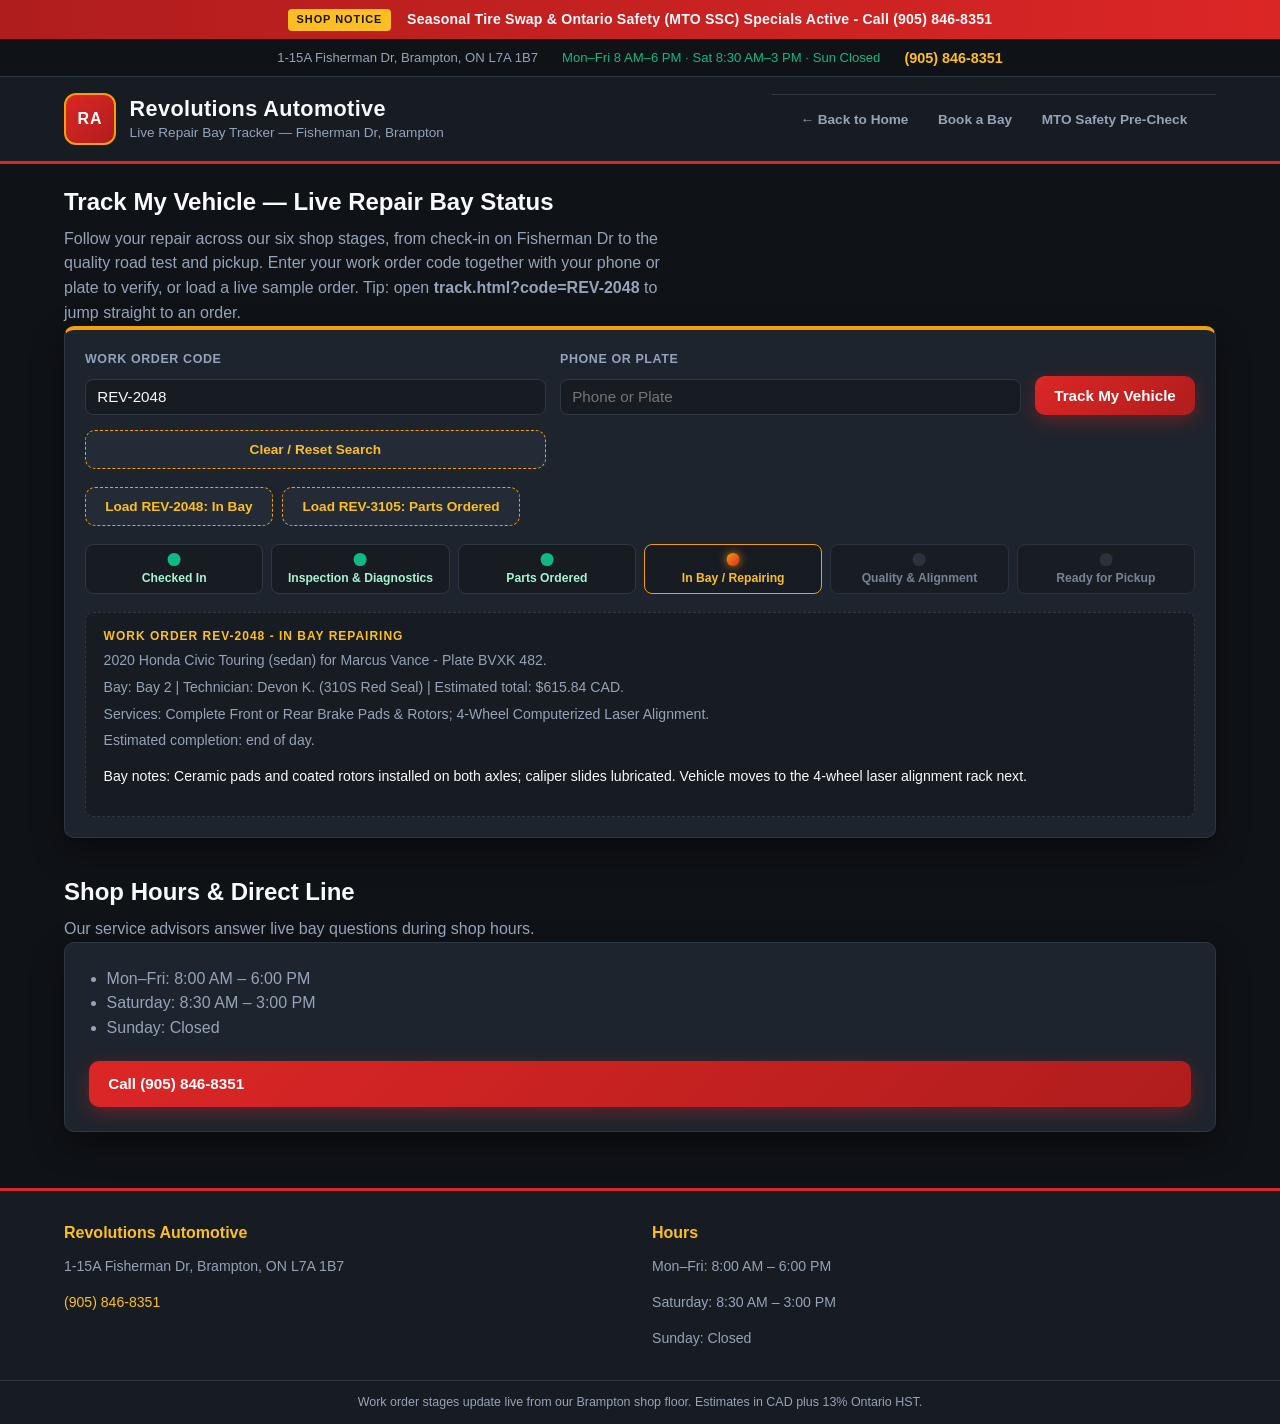
==== track.html @ 75ae4d5c "feat: extract MTO safety and bay tracker to dedicated pages, add clear buttons and audio toast feedb" ====
<!DOCTYPE html>
<html lang="en">
<head>
  <meta charset="UTF-8">
  <meta name="viewport" content="width=device-width, initial-scale=1.0">
  <title>Live Repair Bay Tracker | Revolutions Automotive, Brampton ON</title>
  <meta name="description" content="Track your vehicle's live repair bay status at Revolutions Automotive, 1-15A Fisherman Dr, Brampton, ON. Enter your work order code to follow all six shop stages in real time. Call (905) 846-8351.">
  <link rel="stylesheet" href="styles.css">
</head>
<body>

  <div id="announcement-banner" class="announcement-banner" role="region" aria-label="Shop announcement">
    <span class="banner-flag">Shop Notice</span>
    <span id="announcement-banner-text">Brampton Drivers: Book Winter Tire Changeovers &amp; MTO Safety Inspections Early!</span>
  </div>

  <header class="site-header">
    <div class="utility-bar">
      <span id="shop-address-header" class="utility-item">1-15A Fisherman Dr, Brampton, ON L7A 1B7</span>
      <span id="shop-hours-badge" class="utility-item utility-hours">Mon&ndash;Fri 8 AM&ndash;6 PM &middot; Sat 8:30 AM&ndash;3 PM &middot; Sun Closed</span>
      <a id="shop-phone-header" class="utility-item utility-phone" href="tel:+19058468351">(905) 846-8351</a>
    </div>
    <div class="masthead">
      <div class="brand-block">
        <div class="brand-mark">RA</div>
        <div class="brand-text">
          <h1 class="brand-name">Revolutions Automotive</h1>
          <p class="brand-tagline">Live Repair Bay Tracker &mdash; Fisherman Dr, Brampton</p>
        </div>
      </div>
      <nav class="quick-nav" aria-label="Tracker page navigation">
        <a href="index.html">&larr; Back to Home</a>
        <a href="index.html#booking-section">Book a Bay</a>
        <a href="safety.html">MTO Safety Pre-Check</a>
      </nav>
    </div>
  </header>

  <main class="page-main">
    <section class="section" id="bay-tracker-section">
      <header class="section-head">
        <h2>Track My Vehicle &mdash; Live Repair Bay Status</h2>
        <p>Follow your repair across our six shop stages, from check-in on Fisherman Dr to the quality road test and pickup. Enter your work order code together with your phone or plate to verify, or load a live sample order. Tip: open <strong>track.html?code=REV-2048</strong> to jump straight to an order.</p>
      </header>
      <div class="tracker-panel">
        <div class="tracker-form">
          <div class="tracker-field">
            <label for="tracker-input-code">Work Order Code</label>
            <input id="tracker-input-code" type="text" placeholder="REV-2048" autocomplete="off">
          </div>
          <div class="tracker-field">
            <label for="tracker-input-phone">Phone or Plate</label>
            <input id="tracker-input-phone" type="text" placeholder="Phone or Plate" autocomplete="off">
          </div>
          <button id="btn-track-vehicle" type="button" class="btn btn-primary btn-track">Track My Vehicle</button>
          <button id="btn-track-clear" type="button" class="btn btn-sample-alt btn-track-clear">Clear / Reset Search</button>
        </div>
        <div class="tracker-samples">
          <button id="btn-track-sample-1" type="button" class="btn btn-sample-alt">Load REV-2048: In Bay</button>
          <button id="btn-track-sample-2" type="button" class="btn btn-sample-alt">Load REV-3105: Parts Ordered</button>
        </div>
        <div id="tracker-feedback" class="tracker-feedback" aria-live="polite"></div>
        <ol id="tracker-status-timeline" class="tracker-status-timeline" aria-label="Repair progress stages">
          <li class="tl-step">Checked In</li>
          <li class="tl-step">Inspection &amp; Diagnostics</li>
          <li class="tl-step">Parts Ordered</li>
          <li class="tl-step">In Bay / Repairing</li>
          <li class="tl-step">Quality &amp; Alignment</li>
          <li class="tl-step">Ready for Pickup</li>
        </ol>
        <div id="tracker-technician-notes" class="tracker-technician-notes" aria-live="polite"></div>
      </div>
    </section>

    <section class="section" id="tracker-shop-info">
      <header class="section-head">
        <h2>Shop Hours &amp; Direct Line</h2>
        <p>Our service advisors answer live bay questions during shop hours.</p>
      </header>
      <div class="tracker-shop-card">
        <ul>
          <li>Mon&ndash;Fri: 8:00 AM &ndash; 6:00 PM</li>
          <li>Saturday: 8:30 AM &ndash; 3:00 PM</li>
          <li>Sunday: Closed</li>
        </ul>
        <a class="btn btn-primary" href="tel:+19058468351">Call (905) 846-8351</a>
      </div>
    </section>
  </main>

  <footer class="site-footer">
    <div class="footer-inner">
      <div>
        <h4>Revolutions Automotive</h4>
        <p>1-15A Fisherman Dr, Brampton, ON L7A 1B7</p>
        <p><a href="tel:+19058468351">(905) 846-8351</a></p>
      </div>
      <div>
        <h4>Hours</h4>
        <p>Mon&ndash;Fri: 8:00 AM &ndash; 6:00 PM</p>
        <p>Saturday: 8:30 AM &ndash; 3:00 PM</p>
        <p>Sunday: Closed</p>
      </div>
    </div>
    <p class="footer-legal">Work order stages update live from our Brampton shop floor. Estimates in CAD plus 13% Ontario HST.</p>
  </footer>

  <script src="revolutions_engine.js"></script>
  <script src="app.js"></script>
</body>
</html>
---- styles.css ----
/* ==========================================================================
   Revolutions Automotive - Midas-inspired industrial UI
   Palette: deep charcoal/slate base, crimson #DC2626, warm gold #F59E0B
   ========================================================================== */

:root {
  --bg-900: #0f1217;
  --bg-800: #171b22;
  --surface: #1e242d;
  --surface-2: #232b36;
  --border: #2e3744;
  --text-primary: #f8fafc;
  --text-muted: #94a3b8;
  --crimson: #dc2626;
  --crimson-dark: #b01d1d;
  --gold: #f59e0b;
  --gold-bright: #fbbf24;
  --emerald: #10b981;
  --radius: 10px;
  --shadow: 0 12px 32px rgba(0, 0, 0, 0.45);
  --font: "Segoe UI", Roboto, "Helvetica Neue", Arial, sans-serif;
}

* { box-sizing: border-box; }

html { scroll-behavior: smooth; }

body {
  margin: 0;
  font-family: var(--font);
  background: var(--bg-900);
  color: var(--text-primary);
  line-height: 1.55;
}

img { max-width: 100%; display: block; }

a { color: var(--gold-bright); text-decoration: none; }
a:hover { text-decoration: underline; }

h1, h2, h3, h4 { line-height: 1.2; margin: 0 0 0.4em; }

/* ------------------------------------------------------------------ */
/* Header                                                                */
/* ------------------------------------------------------------------ */

.site-header {
  background: var(--bg-800);
  border-bottom: 3px solid var(--crimson);
}

.utility-bar {
  display: flex;
  flex-wrap: wrap;
  gap: 0.75rem 1.5rem;
  justify-content: center;
  align-items: center;
  padding: 0.45rem 1.25rem;
  font-size: 0.82rem;
  color: var(--text-muted);
  background: var(--bg-900);
  border-bottom: 1px solid var(--border);
}

.utility-phone {
  color: var(--gold-bright);
  font-weight: 700;
  font-size: 0.9rem;
}

.utility-hours {
  color: var(--emerald);
}

.masthead {
  display: flex;
  flex-wrap: wrap;
  gap: 1rem;
  align-items: center;
  justify-content: space-between;
  padding: 1rem 1.5rem;
  max-width: 1200px;
  margin: 0 auto;
}

.brand-block { display: flex; align-items: center; gap: 0.85rem; }

.brand-mark {
  width: 52px;
  height: 52px;
  display: grid;
  place-items: center;
  border-radius: 12px;
  background: linear-gradient(135deg, var(--crimson), var(--crimson-dark));
  border: 2px solid var(--gold);
  font-weight: 800;
  letter-spacing: 1px;
  color: #fff;
}

.brand-name { font-size: 1.35rem; margin: 0; letter-spacing: 0.4px; }

.brand-tagline { margin: 0; color: var(--text-muted); font-size: 0.85rem; }

.btn {
  font-family: var(--font);
  font-size: 0.95rem;
  font-weight: 700;
  border: none;
  border-radius: var(--radius);
  padding: 0.7rem 1.2rem;
  cursor: pointer;
  transition: transform 0.12s ease, box-shadow 0.12s ease, background 0.12s ease;
}

.btn:hover { transform: translateY(-1px); text-decoration: none; }

.btn-sample {
  background: linear-gradient(135deg, var(--gold), var(--gold-bright));
  color: #201500;
  box-shadow: 0 6px 18px rgba(245, 158, 11, 0.35);
}

.btn-primary {
  background: linear-gradient(135deg, var(--crimson), var(--crimson-dark));
  color: #fff;
  width: 100%;
  box-shadow: 0 6px 18px rgba(220, 38, 38, 0.35);
}

.quick-nav {
  display: flex;
  flex-wrap: wrap;
  gap: 0.25rem;
  justify-content: center;
  padding: 0.5rem 1rem;
  border-top: 1px solid var(--border);
}

.quick-nav a {
  color: var(--text-muted);
  font-size: 0.85rem;
  font-weight: 600;
  padding: 0.35rem 0.8rem;
  border-radius: 999px;
}

.quick-nav a:hover { color: var(--gold-bright); background: var(--surface); text-decoration: none; }

/* ------------------------------------------------------------------ */
/* Hero                                                                  */
/* ------------------------------------------------------------------ */

.hero {
  position: relative;
  overflow: hidden;
  border-bottom: 1px solid var(--border);
  background: var(--bg-800);
}

.hero-photo {
  position: absolute;
  inset: 0;
  width: 100%;
  height: 100%;
  object-fit: cover;
  z-index: 0;
}

.hero::after {
  content: "";
  position: absolute;
  inset: 0;
  background: linear-gradient(90deg, rgba(15, 18, 23, 0.96) 0%, rgba(15, 18, 23, 0.82) 45%, rgba(15, 18, 23, 0.55) 100%);
  z-index: 1;
}

.hero-inner {
  position: relative;
  z-index: 2;
  display: grid;
  grid-template-columns: 1.25fr 1fr;
  gap: 2rem;
  align-items: center;
  max-width: 1200px;
  margin: 0 auto;
  padding: 3rem 1.5rem;
}

.hero-kicker {
  color: var(--gold-bright);
  font-weight: 700;
  text-transform: uppercase;
  letter-spacing: 1.5px;
  font-size: 0.8rem;
  margin: 0 0 0.5rem;
}

.hero-headline { font-size: clamp(1.6rem, 3.4vw, 2.6rem); }

.hero-sub { color: var(--text-muted); font-size: 1.02rem; }

.hero-trust {
  margin: 1rem 0 0;
  padding: 0;
  list-style: none;
  display: grid;
  gap: 0.4rem;
}

.hero-trust li::before {
  content: "\2713";
  color: var(--emerald);
  font-weight: 800;
  margin-right: 0.5rem;
}

.vehicle-profile-card,
.estimate-card,
.showcase-card,
.booking-form {
  background: var(--surface);
  border: 1px solid var(--border);
  border-radius: var(--radius);
  box-shadow: var(--shadow);
}

.vehicle-profile-card { padding: 1.25rem; }

.panel-title { font-size: 1.05rem; color: var(--gold-bright); }

.panel-hint { margin: 0 0 1rem; color: var(--text-muted); font-size: 0.85rem; }

/* ------------------------------------------------------------------ */
/* Forms and fields                                                      */
/* ------------------------------------------------------------------ */

.field-row { display: grid; gap: 0.75rem; margin-bottom: 0.9rem; }

.field-row-3 { grid-template-columns: repeat(3, 1fr); }

label {
  display: block;
  font-size: 0.78rem;
  font-weight: 700;
  text-transform: uppercase;
  letter-spacing: 0.6px;
  color: var(--text-muted);
  margin-bottom: 0.3rem;
}

input, select {
  width: 100%;
  font-family: var(--font);
  font-size: 0.95rem;
  color: var(--text-primary);
  background: var(--bg-800);
  border: 1px solid var(--border);
  border-radius: 8px;
  padding: 0.55rem 0.7rem;
}

input:focus, select:focus, button:focus-visible {
  outline: 2px solid var(--gold);
  outline-offset: 1px;
}

/* ------------------------------------------------------------------ */
/* Sections                                                              */
/* ------------------------------------------------------------------ */

.page-main {
  max-width: 1200px;
  margin: 0 auto;
  padding: 1.5rem;
  display: grid;
  gap: 2.5rem;
}

.section-head h2 { font-size: 1.5rem; }

.section-head p { color: var(--text-muted); margin: 0; max-width: 70ch; }

/* Symptom chips */

.chip-row {
  display: flex;
  flex-wrap: wrap;
  gap: 0.6rem;
  margin: 1rem 0;
}

.symptom-chip {
  font-family: var(--font);
  font-size: 0.9rem;
  font-weight: 600;
  color: var(--text-primary);
  background: var(--surface);
  border: 1px solid var(--border);
  border-radius: 999px;
  padding: 0.5rem 1rem;
  cursor: pointer;
  transition: border-color 0.12s ease, background 0.12s ease;
}

.symptom-chip:hover { border-color: var(--gold); }

.symptom-chip.active {
  background: rgba(220, 38, 38, 0.18);
  border-color: var(--crimson);
  color: #fff;
}

.symptom-recommendations {
  border: 1px dashed var(--gold);
  border-radius: var(--radius);
  background: rgba(245, 158, 11, 0.06);
  padding: 1rem 1.25rem;
  min-height: 1.5rem;
}

.symptom-recommendations:empty { display: none; }

.rec-urgency-high { color: var(--crimson); font-weight: 800; }
.rec-urgency-medium { color: var(--gold-bright); font-weight: 800; }

/* Category filter */

.filter-bar {
  display: flex;
  flex-wrap: wrap;
  gap: 0.5rem;
  margin: 1rem 0;
}

.filter-tab {
  font-family: var(--font);
  font-size: 0.82rem;
  font-weight: 700;
  color: var(--text-muted);
  background: var(--surface);
  border: 1px solid var(--border);
  border-radius: 999px;
  padding: 0.4rem 0.9rem;
  cursor: pointer;
}

.filter-tab.active {
  color: #201500;
  background: var(--gold);
  border-color: var(--gold);
}

/* Service grid */

.service-grid {
  display: grid;
  grid-template-columns: repeat(auto-fill, minmax(255px, 1fr));
  gap: 1rem;
}

.service-card {
  background: var(--surface);
  border: 1px solid var(--border);
  border-radius: var(--radius);
  padding: 1rem 1.1rem;
  cursor: pointer;
  display: flex;
  flex-direction: column;
  gap: 0.5rem;
  transition: border-color 0.12s ease, transform 0.12s ease;
}

.service-card:hover { border-color: var(--gold); transform: translateY(-2px); }

.service-card.selected {
  border-color: var(--crimson);
  background: linear-gradient(180deg, rgba(220, 38, 38, 0.14), var(--surface) 55%);
}

.service-card-top { display: flex; justify-content: space-between; gap: 0.5rem; align-items: baseline; }

.service-category {
  font-size: 0.68rem;
  font-weight: 800;
  text-transform: uppercase;
  letter-spacing: 1px;
  color: var(--gold-bright);
}

.service-popular {
  font-size: 0.68rem;
  font-weight: 800;
  color: var(--emerald);
}

.service-name { font-size: 1rem; margin: 0; }

.service-desc { color: var(--text-muted); font-size: 0.83rem; margin: 0; flex-grow: 1; }

.service-price { font-weight: 800; color: var(--gold-bright); }

.service-duration { color: var(--text-muted); font-size: 0.78rem; }

.service-warranty { color: var(--emerald); font-size: 0.75rem; }

/* ------------------------------------------------------------------ */
/* Coupon wallet                                                         */
/* ------------------------------------------------------------------ */

.coupon-wallet {
  display: grid;
  grid-template-columns: repeat(auto-fill, minmax(240px, 1fr));
  gap: 1rem;
  margin: 1rem 0 1.25rem;
}

.coupon-card {
  position: relative;
  background: repeating-linear-gradient(45deg, var(--surface), var(--surface) 12px, var(--surface-2) 12px, var(--surface-2) 24px);
  border: 2px dashed var(--gold);
  border-radius: var(--radius);
  padding: 1rem 1.1rem;
  display: flex;
  flex-direction: column;
  gap: 0.4rem;
}

.coupon-card.active { border-style: solid; box-shadow: 0 0 0 2px var(--gold) inset; }

.coupon-badge {
  align-self: flex-start;
  background: var(--gold);
  color: #201500;
  font-weight: 800;
  font-size: 0.78rem;
  border-radius: 6px;
  padding: 0.2rem 0.55rem;
}

.coupon-title { font-size: 0.98rem; margin: 0; }

.coupon-desc { color: var(--text-muted); font-size: 0.82rem; margin: 0; flex-grow: 1; }

.coupon-select-row {
  display: flex;
  align-items: center;
  gap: 0.75rem;
  flex-wrap: wrap;
}

.coupon-select-row select { max-width: 420px; }

/* ------------------------------------------------------------------ */
/* Estimate card + booking workspace                                     */
/* ------------------------------------------------------------------ */

.workspace {
  display: grid;
  grid-template-columns: 390px 1fr;
  gap: 1.5rem;
  align-items: start;
}

.estimate-card {
  padding: 1.25rem;
  position: sticky;
  top: 1rem;
  border-top: 4px solid var(--gold);
}

.est-count { color: var(--text-muted); font-size: 0.85rem; margin: 0 0 0.75rem; }

.est-line-items {
  list-style: none;
  margin: 0 0 0.9rem;
  padding: 0;
  display: grid;
  gap: 0.35rem;
  font-size: 0.86rem;
}

.est-line-items li {
  display: flex;
  justify-content: space-between;
  gap: 0.75rem;
  color: var(--text-muted);
}

.est-rows { margin: 0; }

.est-row {
  display: flex;
  justify-content: space-between;
  gap: 1rem;
  padding: 0.35rem 0;
  border-top: 1px solid var(--border);
  font-size: 0.92rem;
}

.est-row dt { color: var(--text-muted); }

.est-row dd { margin: 0; font-weight: 700; }

.est-row-discount dd { color: var(--emerald); }

.est-row-total {
  border-top: 2px solid var(--gold);
  font-size: 1.05rem;
}

.est-row-total dd { color: var(--gold-bright); }

.est-coupon-status { font-size: 0.82rem; color: var(--gold-bright); margin: 0.75rem 0 0; }

.est-fineprint { color: var(--text-muted); font-size: 0.75rem; margin: 0.5rem 0 0; }

.booking-form { padding: 1.25rem; }

.booking-feedback { margin-top: 0.9rem; font-size: 0.9rem; }

.booking-feedback:empty { display: none; }

.feedback-error {
  background: rgba(220, 38, 38, 0.14);
  border: 1px solid var(--crimson);
  border-radius: 8px;
  padding: 0.6rem 0.9rem;
  color: #fecaca;
  margin: 0.35rem 0;
}

.feedback-success {
  background: rgba(16, 185, 129, 0.12);
  border: 1px solid var(--emerald);
  border-radius: 8px;
  padding: 0.75rem 0.9rem;
  color: #a7f3d0;
  margin: 0.35rem 0;
}

/* ------------------------------------------------------------------ */
/* Showcase                                                              */
/* ------------------------------------------------------------------ */

.showcase { display: grid; gap: 1.5rem; }

.showcase-card {
  display: grid;
  grid-template-columns: 320px 1fr;
  overflow: hidden;
}

.showcase-card-reverse .showcase-img { order: 2; }

.showcase-img { height: 100%; object-fit: cover; }

.showcase-body { padding: 1.5rem; }

.showcase-body ul { color: var(--text-muted); padding-left: 1.1rem; }

.showcase-body strong { color: var(--gold-bright); }

/* ------------------------------------------------------------------ */
/* Footer                                                                */
/* ------------------------------------------------------------------ */

.site-footer {
  border-top: 3px solid var(--crimson);
  background: var(--bg-800);
  margin-top: 2rem;
}

.footer-inner {
  max-width: 1200px;
  margin: 0 auto;
  padding: 2rem 1.5rem 1rem;
  display: grid;
  grid-template-columns: repeat(auto-fit, minmax(240px, 1fr));
  gap: 1.5rem;
}

.footer-inner h4 { color: var(--gold-bright); }

.footer-inner p { color: var(--text-muted); font-size: 0.88rem; }

.footer-legal {
  text-align: center;
  color: var(--text-muted);
  font-size: 0.78rem;
  padding: 0.75rem;
  border-top: 1px solid var(--border);
  margin: 0;
}

/* ------------------------------------------------------------------ */
/* Responsive                                                            */
/* ------------------------------------------------------------------ */

@media (max-width: 1024px) {
  .workspace { grid-template-columns: 1fr; }
  .estimate-card { position: static; }
  .hero-inner { grid-template-columns: 1fr; }
}

@media (max-width: 720px) {
  .field-row-3 { grid-template-columns: 1fr; }
  .showcase-card { grid-template-columns: 1fr; }
  .showcase-card-reverse .showcase-img { order: 0; }
  .masthead { justify-content: center; }
}

/* ------------------------------------------------------------------ */
/* Phase 2: Diagnostic wizard                                           */
/* ------------------------------------------------------------------ */

.wizard-container {
  background: var(--surface);
  border: 1px solid var(--border);
  border-top: 4px solid var(--crimson);
  border-radius: var(--radius);
  box-shadow: var(--shadow);
  padding: 1.25rem;
  display: grid;
  gap: 1rem;
}

.wizard-step-indicator {
  font-size: 0.85rem;
  font-weight: 800;
  text-transform: uppercase;
  letter-spacing: 1px;
  color: var(--gold-bright);
  border: 1px dashed var(--gold);
  border-radius: 8px;
  background: rgba(245, 158, 11, 0.06);
  padding: 0.55rem 0.9rem;
}

.wizard-options {
  display: grid;
  grid-template-columns: repeat(auto-fill, minmax(240px, 1fr));
  gap: 0.75rem;
}

.wizard-option {
  font-family: var(--font);
  font-size: 0.92rem;
  font-weight: 600;
  text-align: left;
  color: var(--text-primary);
  background: var(--surface-2);
  border: 1px solid var(--border);
  border-radius: var(--radius);
  padding: 0.85rem 1rem;
  min-height: 3rem;
  cursor: pointer;
  transition: border-color 0.12s ease, transform 0.12s ease;
}

.wizard-option:hover { border-color: var(--gold); transform: translateY(-2px); }

.wizard-result-card {
  border: 1px solid var(--border);
  border-radius: var(--radius);
  background: var(--surface-2);
  padding: 1.1rem 1.25rem;
  display: grid;
  gap: 0.8rem;
}

.wizard-result-card[hidden] { display: none; }

.btn-wizard-cta {
  background: linear-gradient(135deg, var(--gold), var(--gold-bright));
  color: #201500;
  box-shadow: 0 6px 18px rgba(245, 158, 11, 0.35);
  justify-self: start;
}

.triage-badge {
  display: inline-block;
  font-size: 0.78rem;
  font-weight: 800;
  text-transform: uppercase;
  letter-spacing: 1px;
  border-radius: 999px;
  padding: 0.3rem 0.85rem;
  border: 1px solid transparent;
}

.triage-tow_now {
  color: #fecaca;
  background: rgba(220, 38, 38, 0.2);
  border-color: var(--crimson);
  animation: triage-pulse 1.6s ease-in-out infinite;
}

.triage-schedule_urgent {
  color: #fde68a;
  background: rgba(245, 158, 11, 0.18);
  border-color: var(--gold);
}

.triage-routine_inspect {
  color: #bfdbfe;
  background: rgba(59, 130, 246, 0.16);
  border-color: #3b82f6;
}

.wizard-cause-list { margin: 0; padding-left: 1.1rem; color: var(--text-muted); font-size: 0.9rem; }

.wizard-tech-notes { color: var(--text-muted); font-size: 0.85rem; margin: 0; }

@keyframes triage-pulse {
  0%, 100% { box-shadow: 0 0 0 0 rgba(220, 38, 38, 0.55); }
  50% { box-shadow: 0 0 0 7px rgba(220, 38, 38, 0); }
}

/* ------------------------------------------------------------------ */
/* Phase 2: Ontario MTO safety pre-check                               */
/* ------------------------------------------------------------------ */

.safety-layout {
  display: grid;
  grid-template-columns: 1.45fr 1fr;
  gap: 1.25rem;
  align-items: start;
}

.safety-checklist-container { display: grid; gap: 0.7rem; }

.safety-item {
  background: var(--surface);
  border: 1px solid var(--border);
  border-radius: var(--radius);
  padding: 0.85rem 1rem;
  display: flex;
  flex-wrap: wrap;
  align-items: center;
  justify-content: space-between;
  gap: 0.75rem;
}

.safety-item-text { flex: 1 1 320px; }
.safety-item-title { font-size: 0.95rem; font-weight: 700; margin: 0; }
.safety-item-title .sev-critical { color: var(--crimson); }
.safety-item-title .sev-major { color: var(--gold-bright); }
.safety-item-title .sev-minor { color: var(--text-muted); }
.safety-item-question { color: var(--text-muted); font-size: 0.82rem; margin: 0.15rem 0 0; }

.safety-toggle-group { display: flex; gap: 0.4rem; }

.safety-toggle {
  font-family: var(--font);
  font-size: 0.78rem;
  font-weight: 800;
  text-transform: uppercase;
  letter-spacing: 0.5px;
  color: var(--text-muted);
  background: var(--bg-800);
  border: 1px solid var(--border);
  border-radius: 999px;
  padding: 0.4rem 0.85rem;
  min-width: 3.2rem;
  cursor: pointer;
  transition: border-color 0.12s ease, background 0.12s ease, color 0.12s ease;
}

.safety-toggle.toggle-pass.active {
  color: #062b1c;
  background: var(--emerald);
  border-color: var(--emerald);
}

.safety-toggle.toggle-fail.active {
  color: #fff;
  background: var(--crimson);
  border-color: var(--crimson);
}

.safety-toggle.toggle-unsure.active {
  color: #201500;
  background: var(--gold);
  border-color: var(--gold);
}

.safety-verdict {
  background: var(--surface);
  border: 1px solid var(--border);
  border-top: 4px solid var(--gold);
  border-radius: var(--radius);
  box-shadow: var(--shadow);
  padding: 1.25rem;
  display: grid;
  gap: 1rem;
  position: sticky;
  top: 1rem;
}

.safety-score-gauge {
  display: grid;
  justify-items: center;
  gap: 0.35rem;
  border-radius: var(--radius);
  border: 2px solid var(--border);
  padding: 1.4rem 1rem;
  background:
    radial-gradient(closest-side, var(--surface-2) 79%, transparent 80% 100%),
    conic-gradient(var(--gold) 0%, var(--surface-2) 0);
}

.safety-score-gauge.is-pass { border-color: var(--emerald); }
.safety-score-gauge.is-advisory { border-color: var(--gold); }
.safety-score-gauge.is-fail { border-color: var(--crimson); }

.gauge-percent { font-size: 2.3rem; font-weight: 800; color: var(--gold-bright); }
.safety-score-gauge.is-pass .gauge-percent { color: var(--emerald); }
.safety-score-gauge.is-fail .gauge-percent { color: var(--crimson); }
.gauge-label { font-size: 0.75rem; font-weight: 800; text-transform: uppercase; letter-spacing: 1.2px; color: var(--text-muted); }

.safety-summary-alert {
  border-radius: 8px;
  border: 1px solid var(--border);
  border-left: 5px solid var(--gold);
  background: rgba(245, 158, 11, 0.08);
  padding: 0.75rem 0.9rem;
  font-size: 0.88rem;
  min-height: 1.5rem;
}

.safety-summary-alert.is-pass {
  border-color: var(--emerald);
  border-left-color: var(--emerald);
  background: rgba(16, 185, 129, 0.1);
  color: #a7f3d0;
}

.safety-summary-alert.is-advisory {
  border-color: var(--gold);
  border-left-color: var(--gold);
  background: rgba(245, 158, 11, 0.1);
  color: #fde68a;
}

.safety-summary-alert.is-fail {
  border-color: var(--crimson);
  border-left-color: var(--crimson);
  background: rgba(220, 38, 38, 0.14);
  color: #fecaca;
}

/* ------------------------------------------------------------------ */
/* Phase 2: Live repair bay & work order tracker                        */
/* ------------------------------------------------------------------ */

.tracker-panel {
  background: var(--surface);
  border: 1px solid var(--border);
  border-top: 4px solid var(--gold);
  border-radius: var(--radius);
  box-shadow: var(--shadow);
  padding: 1.25rem;
  display: grid;
  gap: 1.1rem;
}

.tracker-form {
  display: grid;
  grid-template-columns: 1fr 1fr auto;
  gap: 0.9rem;
  align-items: end;
}

.tracker-field { display: grid; gap: 0.3rem; }

.btn-track { white-space: nowrap; }

.tracker-samples { display: flex; flex-wrap: wrap; gap: 0.6rem; }

.btn-sample-alt {
  background: var(--surface-2);
  color: var(--gold-bright);
  border: 1px dashed var(--gold);
  font-size: 0.85rem;
}

.tracker-feedback { font-size: 0.9rem; }
.tracker-feedback:empty { display: none; }

.tracker-status-timeline {
  list-style: none;
  margin: 0;
  padding: 0;
  display: grid;
  grid-template-columns: repeat(6, 1fr);
  gap: 0.5rem;
}

.tl-step {
  position: relative;
  text-align: center;
  font-size: 0.76rem;
  font-weight: 700;
  color: var(--text-muted);
  padding: 1.5rem 0.35rem 0.35rem;
  border-radius: 8px;
  background: var(--bg-800);
  border: 1px solid var(--border);
}

.tl-step::before {
  content: "";
  position: absolute;
  top: 0.55rem;
  left: 50%;
  transform: translateX(-50%);
  width: 0.8rem;
  height: 0.8rem;
  border-radius: 50%;
  background: var(--border);
}

.tl-step.is-complete { color: #a7f3d0; }
.tl-step.is-complete::before { background: var(--emerald); }

.tl-step.is-active {
  color: var(--gold-bright);
  border-color: var(--gold);
  animation: bay-pulse 1.8s ease-in-out infinite;
}

.tl-step.is-active::before {
  background: linear-gradient(135deg, var(--gold), var(--crimson));
  box-shadow: 0 0 10px rgba(245, 158, 11, 0.8);
}

.tl-step.is-pending { color: var(--text-muted); opacity: 0.75; }

@keyframes bay-pulse {
  0%, 100% { box-shadow: 0 0 0 0 rgba(245, 158, 11, 0.5); }
  50% { box-shadow: 0 0 14px 2px rgba(245, 158, 11, 0.45); }
}

.tracker-technician-notes {
  border: 1px dashed var(--border);
  border-radius: 8px;
  background: var(--bg-800);
  padding: 0.9rem 1.1rem;
  font-size: 0.88rem;
  min-height: 1.5rem;
}

.tracker-technician-notes:empty { display: none; }

.tracker-notes-title {
  font-size: 0.75rem;
  font-weight: 800;
  text-transform: uppercase;
  letter-spacing: 1px;
  color: var(--gold-bright);
  margin: 0 0 0.3rem;
}

.tracker-notes-meta { color: var(--text-muted); margin: 0 0 0.3rem; }
.tracker-notes-meta strong { color: var(--text-primary); }

/* ------------------------------------------------------------------ */
/* Phase 2: Responsive additions                                       */
/* ------------------------------------------------------------------ */

@media (max-width: 1024px) {
  .safety-layout { grid-template-columns: 1fr; }
  .safety-verdict { position: static; }
}

@media (max-width: 720px) {
  .tracker-form { grid-template-columns: 1fr; }
  .tracker-status-timeline { grid-template-columns: 1fr; }
  .tl-step { text-align: left; padding: 0.55rem 0.7rem 0.55rem 2.4rem; }
  .tl-step::before { top: 50%; left: 0.85rem; transform: translateY(-50%); }
}

/* ------------------------------------------------------------------ */
/* Phase 3: Announcement banner, tire calculator, voucher modal,      */
/* owner config drawer and print stylesheet                          */
/* ------------------------------------------------------------------ */

.announcement-banner {
  display: flex;
  flex-wrap: wrap;
  align-items: center;
  justify-content: center;
  gap: 0.6rem 1rem;
  padding: 0.55rem 1.25rem;
  background: linear-gradient(90deg, var(--crimson-dark), var(--crimson));
  color: var(--text-primary);
  font-size: 0.88rem;
  font-weight: 600;
  letter-spacing: 0.2px;
  text-align: center;
}

.announcement-banner .banner-flag {
  background: var(--gold-bright);
  color: #1a1205;
  text-transform: uppercase;
  font-size: 0.68rem;
  font-weight: 800;
  letter-spacing: 1px;
  padding: 0.15rem 0.55rem;
  border-radius: 4px;
}

/* Tire & rim size calculator --------------------------------------- */

.tire-calc-panel {
  background: var(--bg-800);
  border: 1px solid var(--border);
  border-radius: var(--radius);
  padding: 1.4rem 1.5rem;
  display: grid;
  gap: 1.2rem;
}

.tire-calc-form {
  display: grid;
  grid-template-columns: 1fr 1fr auto;
  gap: 1rem;
  align-items: end;
}

.tire-field { display: grid; gap: 0.35rem; }

.tire-field label {
  font-size: 0.78rem;
  font-weight: 700;
  text-transform: uppercase;
  letter-spacing: 0.8px;
  color: var(--text-muted);
}

.tire-field input {
  padding: 0.65rem 0.8rem;
  border-radius: 8px;
  border: 1px solid var(--border);
  background: var(--surface-2);
  color: var(--text-primary);
  font-family: var(--font);
  font-size: 1rem;
  letter-spacing: 1px;
}

.tire-field input:focus {
  outline: 2px solid var(--gold);
  border-color: var(--gold);
}

.tire-comparison-results {
  display: grid;
  grid-template-columns: repeat(auto-fit, minmax(180px, 1fr));
  gap: 0.9rem;
}

.tire-comparison-results:empty { display: none; }

.tire-metric-card {
  background: var(--surface);
  border: 1px solid var(--border);
  border-radius: 8px;
  padding: 0.85rem 1rem;
}

.tire-metric-label {
  font-size: 0.72rem;
  font-weight: 800;
  text-transform: uppercase;
  letter-spacing: 1px;
  color: var(--text-muted);
  margin: 0 0 0.25rem;
}

.tire-metric-value {
  font-size: 1.15rem;
  font-weight: 700;
  color: var(--text-primary);
  margin: 0;
}

.tire-metric-delta {
  font-size: 0.8rem;
  font-weight: 700;
  margin: 0.2rem 0 0;
  color: var(--gold-bright);
}

.tire-badges {
  display: flex;
  flex-wrap: wrap;
  align-items: center;
  gap: 0.8rem;
}

.tire-speedo-chip {
  background: var(--surface-2);
  border: 1px solid var(--border);
  border-radius: 999px;
  padding: 0.45rem 1rem;
  font-size: 0.88rem;
  font-weight: 600;
  color: var(--text-primary);
}

.fitment-badge {
  display: inline-block;
  padding: 0.45rem 1.1rem;
  border-radius: 999px;
  font-size: 0.82rem;
  font-weight: 800;
  letter-spacing: 0.8px;
  text-transform: uppercase;
}

.fitment-badge.is-safe {
  background: rgba(16, 185, 129, 0.16);
  border: 1px solid var(--emerald);
  color: #6ee7b7;
}

.fitment-badge.is-caution {
  background: rgba(220, 38, 38, 0.18);
  border: 1px solid var(--crimson);
  color: #fca5a5;
  animation: bay-pulse 1.8s ease-in-out infinite;
}

/* Printable voucher modal ------------------------------------------- */

.modal-overlay {
  position: fixed;
  inset: 0;
  z-index: 90;
  background: rgba(8, 10, 14, 0.78);
  display: flex;
  align-items: flex-start;
  justify-content: center;
  padding: 2rem 1rem;
  overflow-y: auto;
}

.modal-overlay[hidden] { display: none; }

.voucher-modal-frame {
  width: min(820px, 100%);
  display: grid;
  gap: 0.9rem;
}

.voucher-modal-actions {
  display: flex;
  flex-wrap: wrap;
  gap: 0.7rem;
  justify-content: flex-end;
}

.voucher-sheet {
  background: #fff;
  color: #111;
  border-radius: var(--radius);
  padding: 1.6rem 1.8rem;
  box-shadow: var(--shadow);
  border: 2px solid #111;
}

.voucher-sheet-head .voucher-brand {
  display: flex;
  align-items: center;
  gap: 0.9rem;
  border-bottom: 3px double #111;
  padding-bottom: 0.9rem;
  margin-bottom: 0.9rem;
}

.voucher-sheet .brand-mark {
  background: #111;
  color: #fff;
  border-color: #111;
}

.voucher-code-line,
.voucher-expiry-line {
  margin: 0.25rem 0;
  font-size: 0.95rem;
}

.voucher-code {
  font-weight: 800;
  letter-spacing: 2px;
  border: 2px dashed #111;
  padding: 0.15rem 0.7rem;
}

.voucher-table {
  width: 100%;
  border-collapse: collapse;
  margin: 0.9rem 0;
  font-size: 0.9rem;
}

.voucher-table th,
.voucher-table td {
  border: 1px solid #444;
  padding: 0.4rem 0.6rem;
  text-align: left;
}

.voucher-table thead th {
  background: #eee;
  text-transform: uppercase;
  font-size: 0.74rem;
  letter-spacing: 0.8px;
}

.voucher-totals { margin: 0; }

.voucher-totals div {
  display: flex;
  justify-content: space-between;
  gap: 1rem;
  border-bottom: 1px dotted #666;
  padding: 0.3rem 0;
  margin: 0;
}

.voucher-totals dt { font-weight: 600; }
.voucher-totals dd { margin: 0; font-weight: 700; }

.voucher-totals .voucher-total-row {
  border-top: 3px double #111;
  border-bottom: none;
  margin-top: 0.4rem;
  padding-top: 0.5rem;
  font-size: 1.05rem;
}

.voucher-disclaimer {
  font-size: 0.76rem;
  line-height: 1.5;
  color: #333;
  border-top: 1px solid #999;
  margin: 1rem 0 0;
  padding-top: 0.6rem;
}

/* Owner config drawer ----------------------------------------------- */

.owner-drawer-toggle {
  margin: 1rem auto 0;
  display: block;
  background: none;
  border: 1px dashed var(--border);
  border-radius: 999px;
  color: var(--text-muted);
  font-family: var(--font);
  font-size: 0.74rem;
  font-weight: 700;
  letter-spacing: 1px;
  text-transform: uppercase;
  padding: 0.4rem 1.2rem;
  cursor: pointer;
}

.owner-drawer-toggle:hover {
  color: var(--gold-bright);
  border-color: var(--gold);
}

.owner-drawer {
  position: fixed;
  top: 0;
  right: 0;
  z-index: 100;
  height: 100vh;
  width: min(400px, 92vw);
  background: var(--bg-800);
  border-left: 3px solid var(--crimson);
  box-shadow: var(--shadow);
  padding: 1.4rem 1.4rem 2rem;
  overflow-y: auto;
  display: grid;
  gap: 1.1rem;
  align-content: start;
}

.owner-drawer[hidden] { display: none; }

.owner-drawer-title { font-size: 1.05rem; }

.owner-hint {
  font-size: 0.8rem;
  color: var(--text-muted);
  margin: 0.15rem 0 0.7rem;
}

.owner-auth { display: grid; gap: 0.5rem; }

.owner-auth label,
.owner-field label {
  font-size: 0.76rem;
  font-weight: 800;
  text-transform: uppercase;
  letter-spacing: 0.9px;
  color: var(--text-muted);
}

#owner-pin-input,
.owner-field input {
  padding: 0.6rem 0.75rem;
  border-radius: 8px;
  border: 1px solid var(--border);
  background: var(--surface-2);
  color: var(--text-primary);
  font-family: var(--font);
  font-size: 1rem;
}

#owner-pin-input {
  letter-spacing: 6px;
  text-align: center;
  border-color: var(--gold);
  max-width: 220px;
}

.owner-panel-content { display: grid; gap: 1rem; }

.owner-panel-content[hidden] { display: none; }

.owner-field { display: grid; gap: 0.35rem; }

.owner-actions {
  display: flex;
  flex-wrap: wrap;
  gap: 0.7rem;
}

.owner-status-feedback {
  font-size: 0.85rem;
  font-weight: 600;
  min-height: 1.3rem;
  border-radius: 8px;
  padding: 0.45rem 0.7rem;
  background: var(--surface);
  border: 1px solid var(--border);
}

.owner-status-feedback:empty { display: none; }

/* Phase 4: Clear All controls, toast & estimate pulse ----------------- */

.chip-row-wrap {
  display: flex;
  flex-wrap: wrap;
  align-items: center;
  gap: 0.75rem;
}

.chip-row-wrap .chip-row { flex: 1 1 auto; }

.btn-clear-chips,
.btn-clear-services { flex: 0 0 auto; }

.filter-bar-row {
  display: flex;
  flex-wrap: wrap;
  align-items: center;
  gap: 0.75rem;
}

.filter-bar-row .filter-bar { flex: 1 1 auto; }

.btn-track-clear { align-self: center; }

/* The hidden attribute must win over author display rules (.safety-layout
   and similar grid/flex panels) so legacy panels stay collapsed. */
[hidden] { display: none !important; }

/* Phase 4: high-converting dedicated-page banner cards --------------- */

.tracker-banner-card,
.safety-banner-card {
  display: flex;
  flex-direction: column;
  gap: 0.45rem;
  background: var(--surface);
  border: 1px solid var(--border);
  border-top: 4px solid var(--gold);
  border-radius: var(--radius);
  box-shadow: var(--shadow);
  padding: 1.75rem;
  color: var(--text-primary);
  text-decoration: none;
  transition: transform 0.15s ease, border-color 0.15s ease;
}

.tracker-banner-card:hover,
.safety-banner-card:hover {
  text-decoration: none;
  transform: translateY(-2px);
  border-top-color: var(--gold-bright);
}

.tracker-banner-kicker,
.safety-banner-kicker {
  color: var(--gold-bright);
  font-weight: 700;
  letter-spacing: 0.08em;
  text-transform: uppercase;
  font-size: 0.78rem;
}

.tracker-banner-title,
.safety-banner-title {
  font-size: 1.35rem;
  font-weight: 800;
  line-height: 1.25;
}

.tracker-banner-sub,
.safety-banner-sub {
  color: var(--text-muted);
  max-width: 70ch;
}

.tracker-banner-cta,
.safety-banner-cta {
  margin-top: 0.65rem;
  align-self: flex-start;
  background: var(--crimson);
  color: var(--text-primary);
  font-weight: 700;
  padding: 0.65rem 1.25rem;
  border-radius: var(--radius);
}

.tracker-banner-card:hover .tracker-banner-cta,
.safety-banner-card:hover .safety-banner-cta {
  background: var(--crimson-dark);
}


.tracker-shop-card {
  background: var(--surface);
  border: 1px solid var(--border);
  border-radius: var(--radius);
  box-shadow: var(--shadow);
  padding: 1.5rem;
  display: flex;
  flex-wrap: wrap;
  gap: 1.25rem;
  align-items: center;
  justify-content: space-between;
}

.tracker-shop-card ul {
  margin: 0;
  padding-left: 1.1rem;
  color: var(--text-muted);
}

.safety-actions {
  display: flex;
  flex-wrap: wrap;
  gap: 0.6rem;
  margin-top: 0.75rem;
}

.safety-actions .btn { flex: 1 1 auto; }

.toast-notification {
  position: fixed;
  right: 1.25rem;
  bottom: 1.25rem;
  z-index: 1200;
  max-width: 22rem;
  padding: 0.9rem 1.25rem;
  background: var(--surface-2);
  border: 1px solid var(--emerald);
  border-left: 4px solid var(--emerald);
  border-radius: var(--radius);
  box-shadow: var(--shadow);
  color: var(--text-primary);
  font-weight: 700;
  opacity: 0;
  transform: translateX(120%);
  visibility: hidden;
  transition: opacity 0.25s ease, transform 0.25s ease, visibility 0.25s ease;
}

.toast-notification.is-visible {
  opacity: 1;
  transform: translateX(0);
  visibility: visible;
}

@keyframes estimate-pulse {
  0% { box-shadow: 0 0 0 0 rgba(16, 185, 129, 0.55); }
  50% { box-shadow: 0 0 0 10px rgba(16, 185, 129, 0.25); }
  100% { box-shadow: 0 0 0 0 rgba(16, 185, 129, 0); }
}

.est-highlight-pulse {
  animation: estimate-pulse 0.9s ease-out;
}

/* Print stylesheet --------------------------------------------------- */

@media print {
  body {
    background: #fff;
    color: #000;
  }

  .site-header,
  .quick-nav,
  .announcement-banner,
  .hero,
  #symptom-section,
  #wizard-section,
  #safety-precheck-section,
  #catalog-section,
  #coupon-section,
  #estimate-workspace,
  #bay-tracker-section,
  #tire-calc-section,
  #safety-showcase,
  .site-footer,
  .owner-drawer-toggle,
  #owner-drawer,
  .voucher-modal-actions,
  .modal-overlay .btn {
    display: none !important;
  }

  #voucher-modal {
    position: static;
    display: block;
    background: none;
    padding: 0;
    overflow: visible;
  }

  .voucher-modal-frame {
    width: 100%;
    max-width: none;
  }

  #voucher-print-area {
    width: 100%;
    max-width: none;
    border: 2px solid #000;
    border-radius: 0;
    box-shadow: none;
    padding: 0.5in;
    background: #fff;
    color: #000;
  }

  #voucher-print-area .voucher-brand { border-bottom: 3px double #000; }

  .voucher-table th,
  .voucher-table td { border: 1px solid #000; }

  .voucher-table thead th { background: #f2f2f2; color: #000; }

  .voucher-code { border: 2px dashed #000; color: #000; }

  .voucher-totals .voucher-total-row { border-top: 3px double #000; }

  .voucher-disclaimer { color: #000; border-top: 1px solid #000; }
}
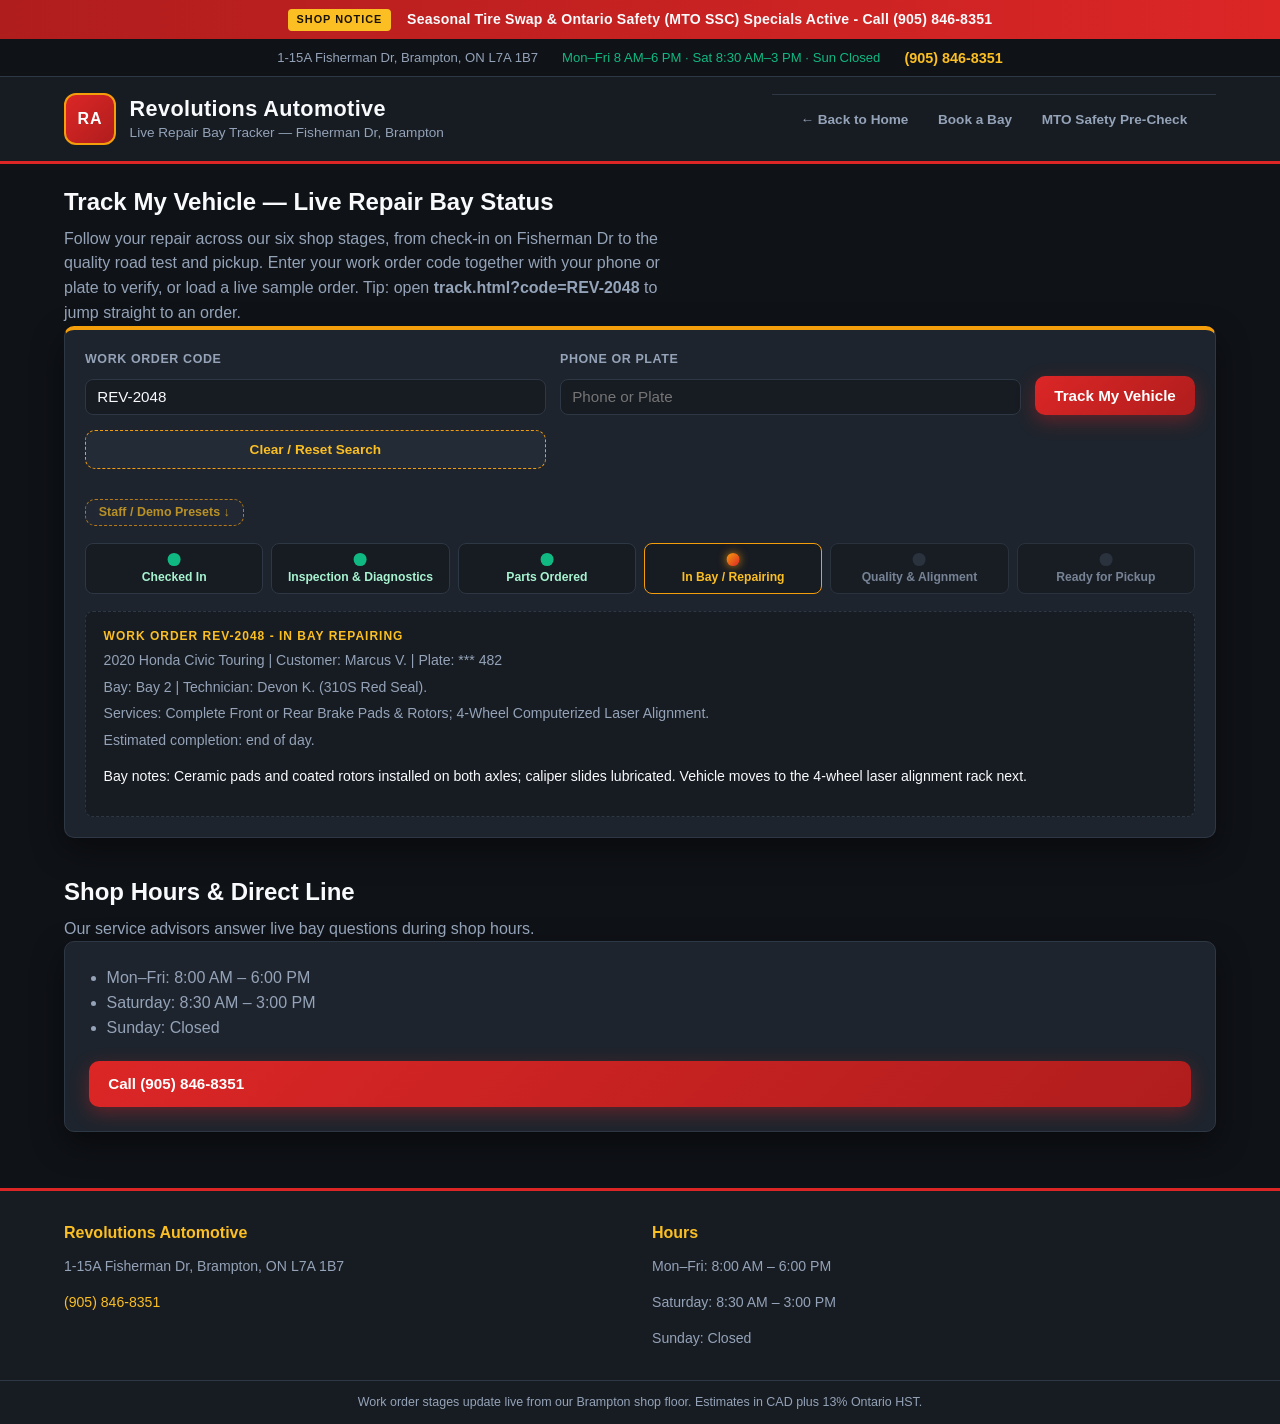
==== commit 8c644cc7: "fix(privacy): mask customer PII on public tracker and hide demo buttons Generated by Mistral Vibe. C" ====
--- a/track.html
+++ b/track.html
@@ -55,9 +55,12 @@
           <button id="btn-track-vehicle" type="button" class="btn btn-primary btn-track">Track My Vehicle</button>
           <button id="btn-track-clear" type="button" class="btn btn-sample-alt btn-track-clear">Clear / Reset Search</button>
         </div>
-        <div class="tracker-samples">
-          <button id="btn-track-sample-1" type="button" class="btn btn-sample-alt">Load REV-2048: In Bay</button>
-          <button id="btn-track-sample-2" type="button" class="btn btn-sample-alt">Load REV-3105: Parts Ordered</button>
+        <div id="tracker-demo-tools" class="tracker-demo-tools is-collapsed">
+          <button id="btn-toggle-demo" type="button" class="btn btn-sample-alt btn-toggle-demo">Staff / Demo Presets &darr;</button>
+          <div class="tracker-samples">
+            <button id="btn-track-sample-1" type="button" class="btn btn-sample-alt">Load REV-2048: In Bay</button>
+            <button id="btn-track-sample-2" type="button" class="btn btn-sample-alt">Load REV-3105: Parts Ordered</button>
+          </div>
         </div>
         <div id="tracker-feedback" class="tracker-feedback" aria-live="polite"></div>
         <ol id="tracker-status-timeline" class="tracker-status-timeline" aria-label="Repair progress stages">
--- a/styles.css
+++ b/styles.css
@@ -1379,6 +1379,21 @@
 .filter-bar-row .filter-bar { flex: 1 1 auto; }
 
 .btn-track-clear { align-self: center; }
+
+/* Phase 5: staff / demo presets stay collapsed out of the customer view.
+   They only expand via #btn-toggle-demo or when ?demo=1 is in the URL
+   (app.js removes .is-collapsed on load). */
+.tracker-demo-tools { margin-top: 0.75rem; }
+
+.tracker-demo-tools .btn-toggle-demo {
+  font-size: 0.78rem;
+  opacity: 0.7;
+  padding: 0.35rem 0.8rem;
+}
+
+.tracker-demo-tools .tracker-samples { margin-top: 0.6rem; }
+
+.tracker-demo-tools.is-collapsed .tracker-samples { display: none; }
 
 /* The hidden attribute must win over author display rules (.safety-layout
    and similar grid/flex panels) so legacy panels stay collapsed. */
